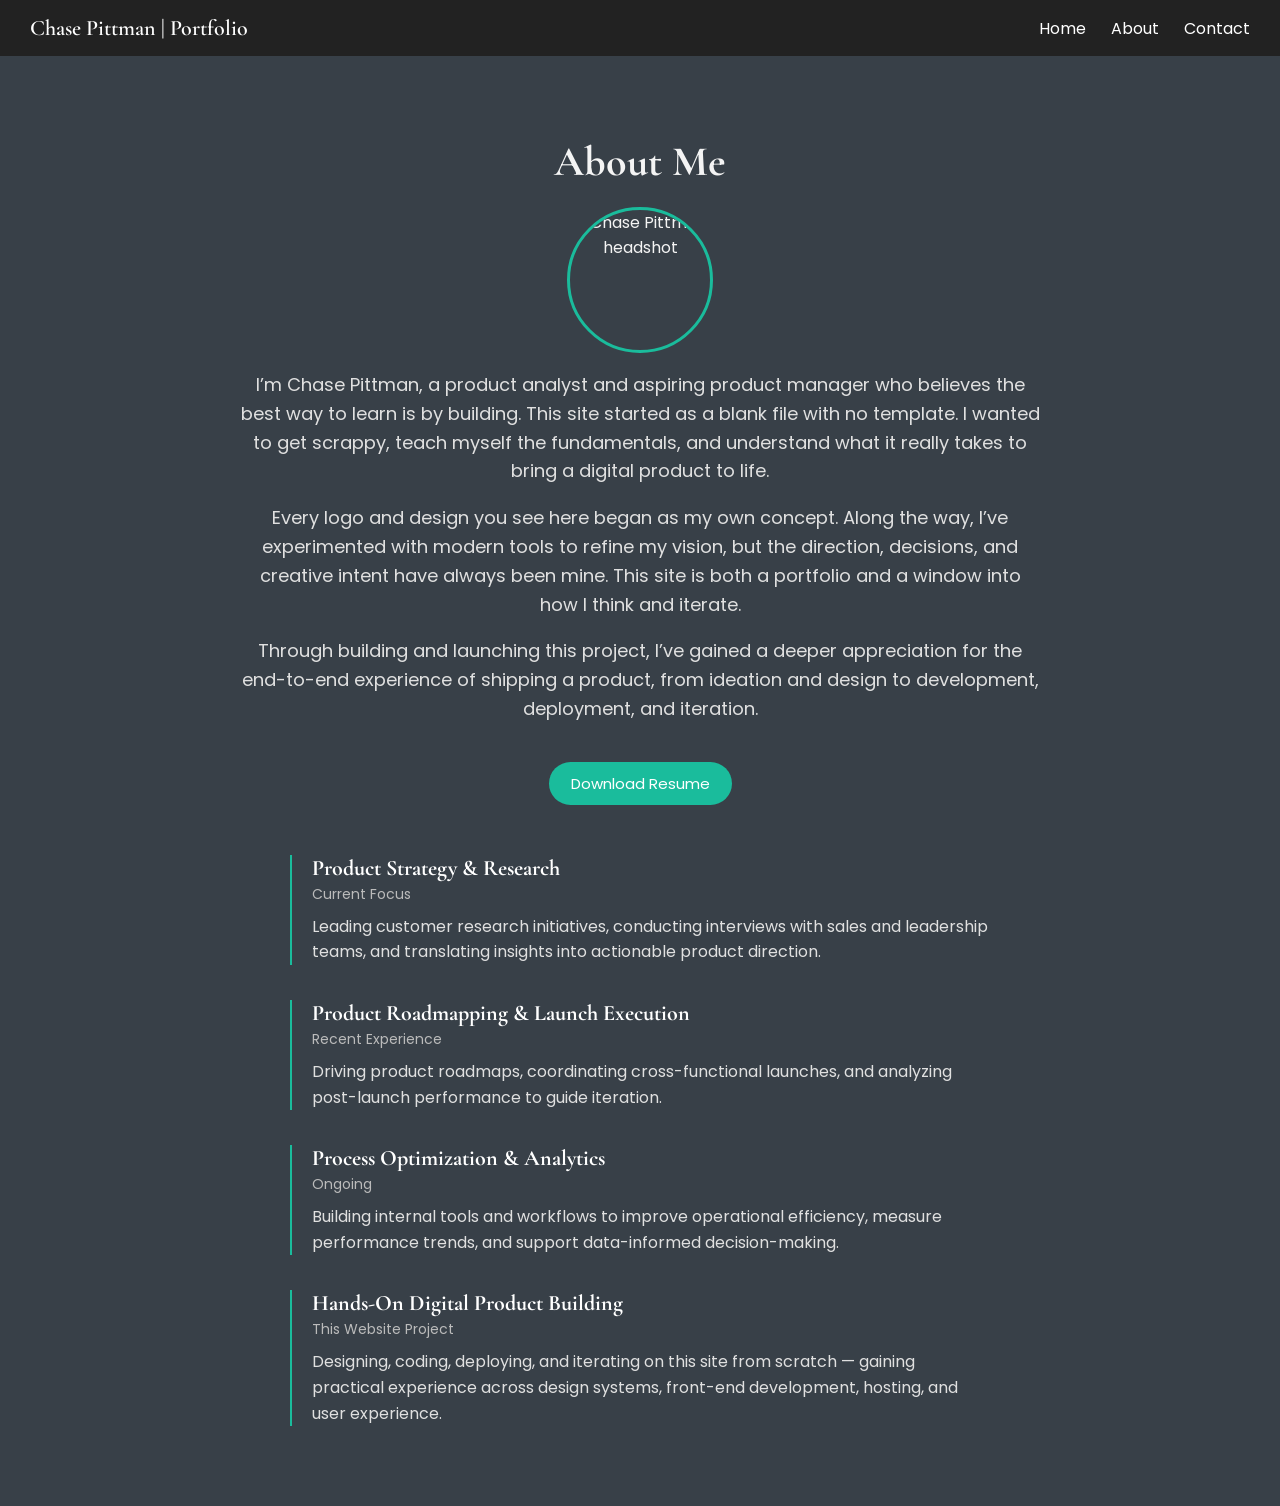
==== about/index.html @ 2a8adee9 "Update and rename about.html to about/index.html" ====
<!DOCTYPE html>
<html lang="en">
<head>
  <meta charset="UTF-8">
  <title>About | Chase Pittman</title>
  <link rel="icon" type="image/x-icon" href="favicon.ico">

  <!-- Fonts -->
  <link href="https://fonts.googleapis.com/css2?family=Cormorant+Garamond:wght@400;600;700&family=Poppins:wght@400;500;700&display=swap" rel="stylesheet">

  <style>
    body {
      margin: 0;
      font-family: 'Poppins', Arial, sans-serif;
      background-color: #384048;
      color: #f4f4f4;
      text-align: center;
    }

    /* Navbar */
    .navbar {
      display: flex;
      justify-content: space-between;
      align-items: center;
      padding: 15px 30px;
      background-color: #222;
      position: sticky;
      top: 0;
      z-index: 1000;
    }

    .logo {
      font-family: 'Cormorant Garamond', serif;
      font-size: 22px;
      font-weight: 600;
      color: white;
    }

    .nav-links {
      list-style: none;
      display: flex;
      gap: 25px;
      margin: 0;
      padding: 0;
    }

    .nav-links a {
      text-decoration: none;
      color: white;
      font-size: 16px;
    }

    .nav-links a:hover {
      color: #1abc9c;
    }

    /* Page Content */
    .content {
      max-width: 800px;
      margin: 80px auto;
      padding: 0 20px;
    }

    h1 {
      font-family: 'Cormorant Garamond', serif;
      font-size: 42px;
      margin-bottom: 10px;
    }

    p {
      font-size: 18px;
      line-height: 1.6;
      color: #e0e0e0;
    }

    /* Headshot */
    .profile-pic {
      width: 140px;
      height: 140px;
      border-radius: 50%;
      object-fit: cover;
      margin: 20px auto 10px;
      display: block;
      border: 3px solid #1abc9c;
    }

    /* Resume Button */
    .resume-button {
      display: inline-block;
      margin: 20px 0 50px;
      padding: 10px 22px;
      background-color: #1abc9c;
      color: white;
      text-decoration: none;
      border-radius: 25px;
      font-size: 15px;
      transition: background-color 0.3s;
    }

    .resume-button:hover {
      background-color: #148f77;
    }

    /* Timeline */
    .timeline {
      max-width: 700px;
      margin: 0 auto;
      text-align: left;
    }

    .timeline-item {
      margin-bottom: 35px;
      padding-left: 20px;
      border-left: 2px solid #1abc9c;
    }

    .timeline-item h3 {
      margin: 0;
      font-family: 'Cormorant Garamond', serif;
      font-size: 22px;
      color: #ffffff;
    }

    .timeline-item span {
      font-size: 14px;
      color: #bbbbbb;
    }

    .timeline-item p {
      margin-top: 8px;
      font-size: 16px;
      color: #e0e0e0;
    }

    /* Mobile */
    @media (max-width: 600px) {
      h1 {
        font-size: 34px;
      }
      .nav-links {
        gap: 15px;
      }
    }

  </style>
</head>
<body>

  <!-- Navbar -->
  <nav class="navbar">
    <div class="logo">Chase Pittman | Portfolio</div>
    <ul class="nav-links">
      <li><a href="/">Home</a></li>
      <li><a href="/about.html">About</a></li>
      <li><a href="/contact.html">Contact</a></li>
    </ul>
  </nav>

  <!-- About Content -->
  <div class="content">

    <h1>About Me</h1>

    <img src="headshot.jpg" alt="Chase Pittman headshot" class="profile-pic">

    <p>
      I’m Chase Pittman, a product analyst and aspiring product manager who believes the best way to learn is by building. This site started as a blank file with no template. I wanted to get scrappy, teach myself the fundamentals, and understand what it really takes to bring a digital product to life.
    </p>

    <p>
      Every logo and design you see here began as my own concept. Along the way, I’ve experimented with modern tools to refine my vision, but the direction, decisions, and creative intent have always been mine. This site is both a portfolio and a window into how I think and iterate. 
    </p>

    <p>
      Through building and launching this project, I’ve gained a deeper appreciation for the end-to-end experience of shipping a product, from ideation and design to development, deployment, and iteration.
    </p>

    <a href="Chase_Pittman_Resume.pdf" class="resume-button" target="_blank">
      Download Resume
    </a>

    <div class="timeline">

      <div class="timeline-item">
        <h3>Product Strategy & Research</h3>
        <span>Current Focus</span>
        <p>
          Leading customer research initiatives, conducting interviews with sales and leadership teams, and translating insights into actionable product direction.
        </p>
      </div>

      <div class="timeline-item">
        <h3>Product Roadmapping & Launch Execution</h3>
        <span>Recent Experience</span>
        <p>
          Driving product roadmaps, coordinating cross-functional launches, and analyzing post-launch performance to guide iteration.
        </p>
      </div>

      <div class="timeline-item">
        <h3>Process Optimization & Analytics</h3>
        <span>Ongoing</span>
        <p>
          Building internal tools and workflows to improve operational efficiency, measure performance trends, and support data-informed decision-making.
        </p>
      </div>

      <div class="timeline-item">
        <h3>Hands-On Digital Product Building</h3>
        <span>This Website Project</span>
        <p>
          Designing, coding, deploying, and iterating on this site from scratch — gaining practical experience across design systems, front-end development, hosting, and user experience.
        </p>
      </div>

    </div>

  </div>

</body>
</html>
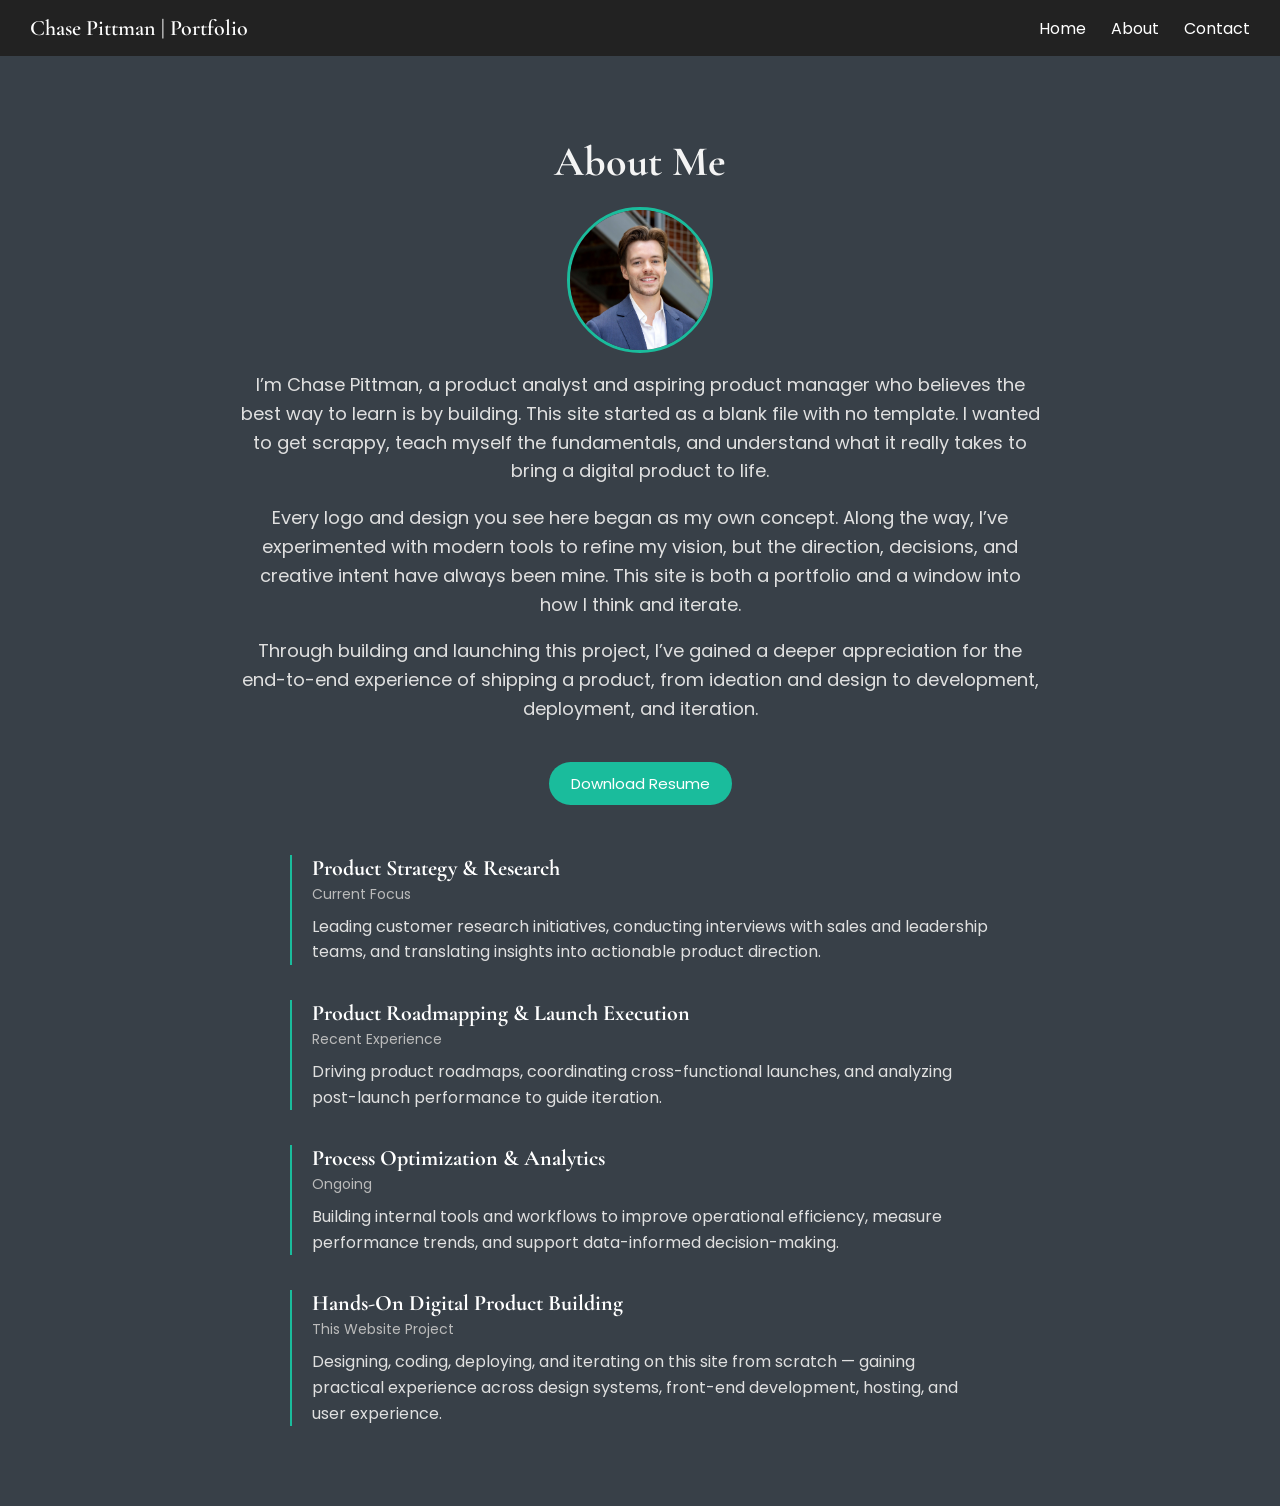
==== commit 80fe1a5d: "Update index.html" ====
--- a/about/index.html
+++ b/about/index.html
@@ -161,7 +161,7 @@
 
     <h1>About Me</h1>
 
-    <img src="headshot.jpg" alt="Chase Pittman headshot" class="profile-pic">
+    <img src="/headshot.jpg" alt="Chase Pittman headshot" class="profile-pic">
 
     <p>
       I’m Chase Pittman, a product analyst and aspiring product manager who believes the best way to learn is by building. This site started as a blank file with no template. I wanted to get scrappy, teach myself the fundamentals, and understand what it really takes to bring a digital product to life.
@@ -175,7 +175,7 @@
       Through building and launching this project, I’ve gained a deeper appreciation for the end-to-end experience of shipping a product, from ideation and design to development, deployment, and iteration.
     </p>
 
-    <a href="Chase_Pittman_Resume.pdf" class="resume-button" target="_blank">
+    <a href="/Chase_Pittman_Resume.pdf" class="resume-button" target="_blank">
       Download Resume
     </a>
 
